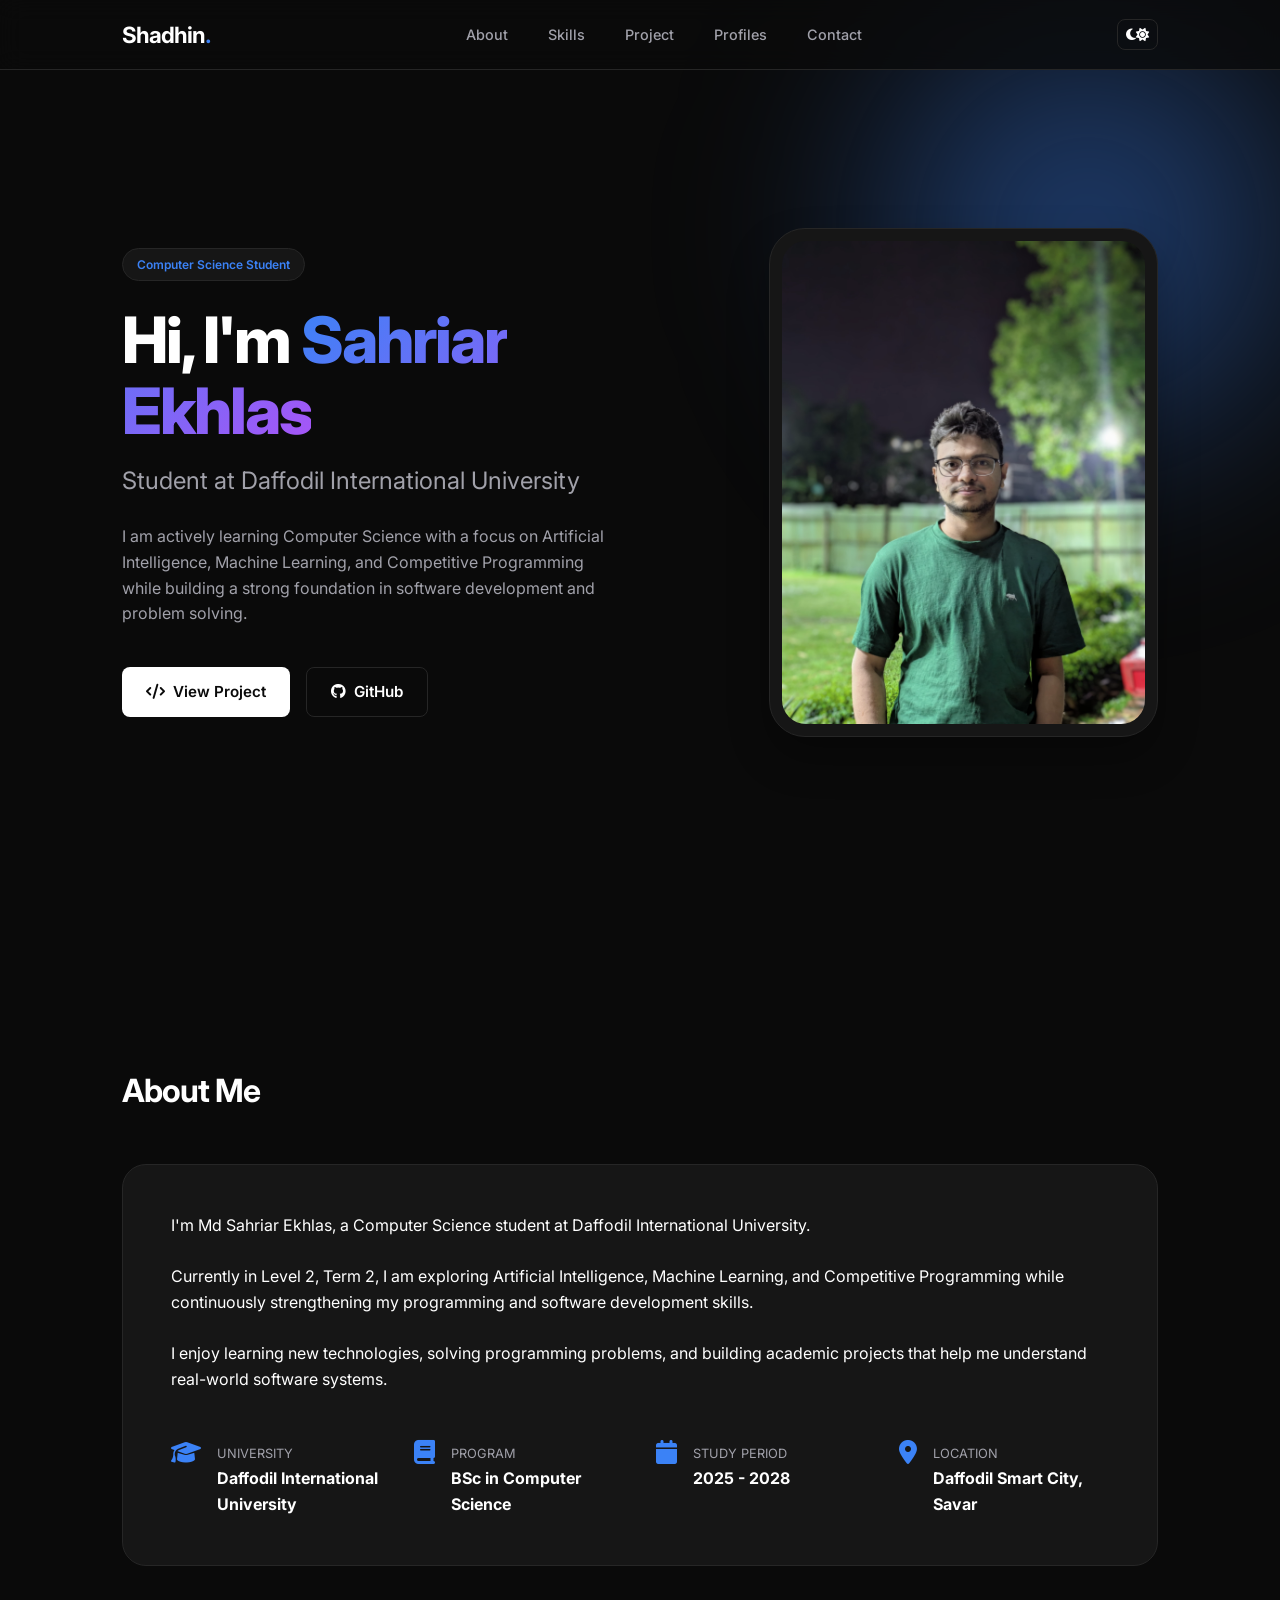
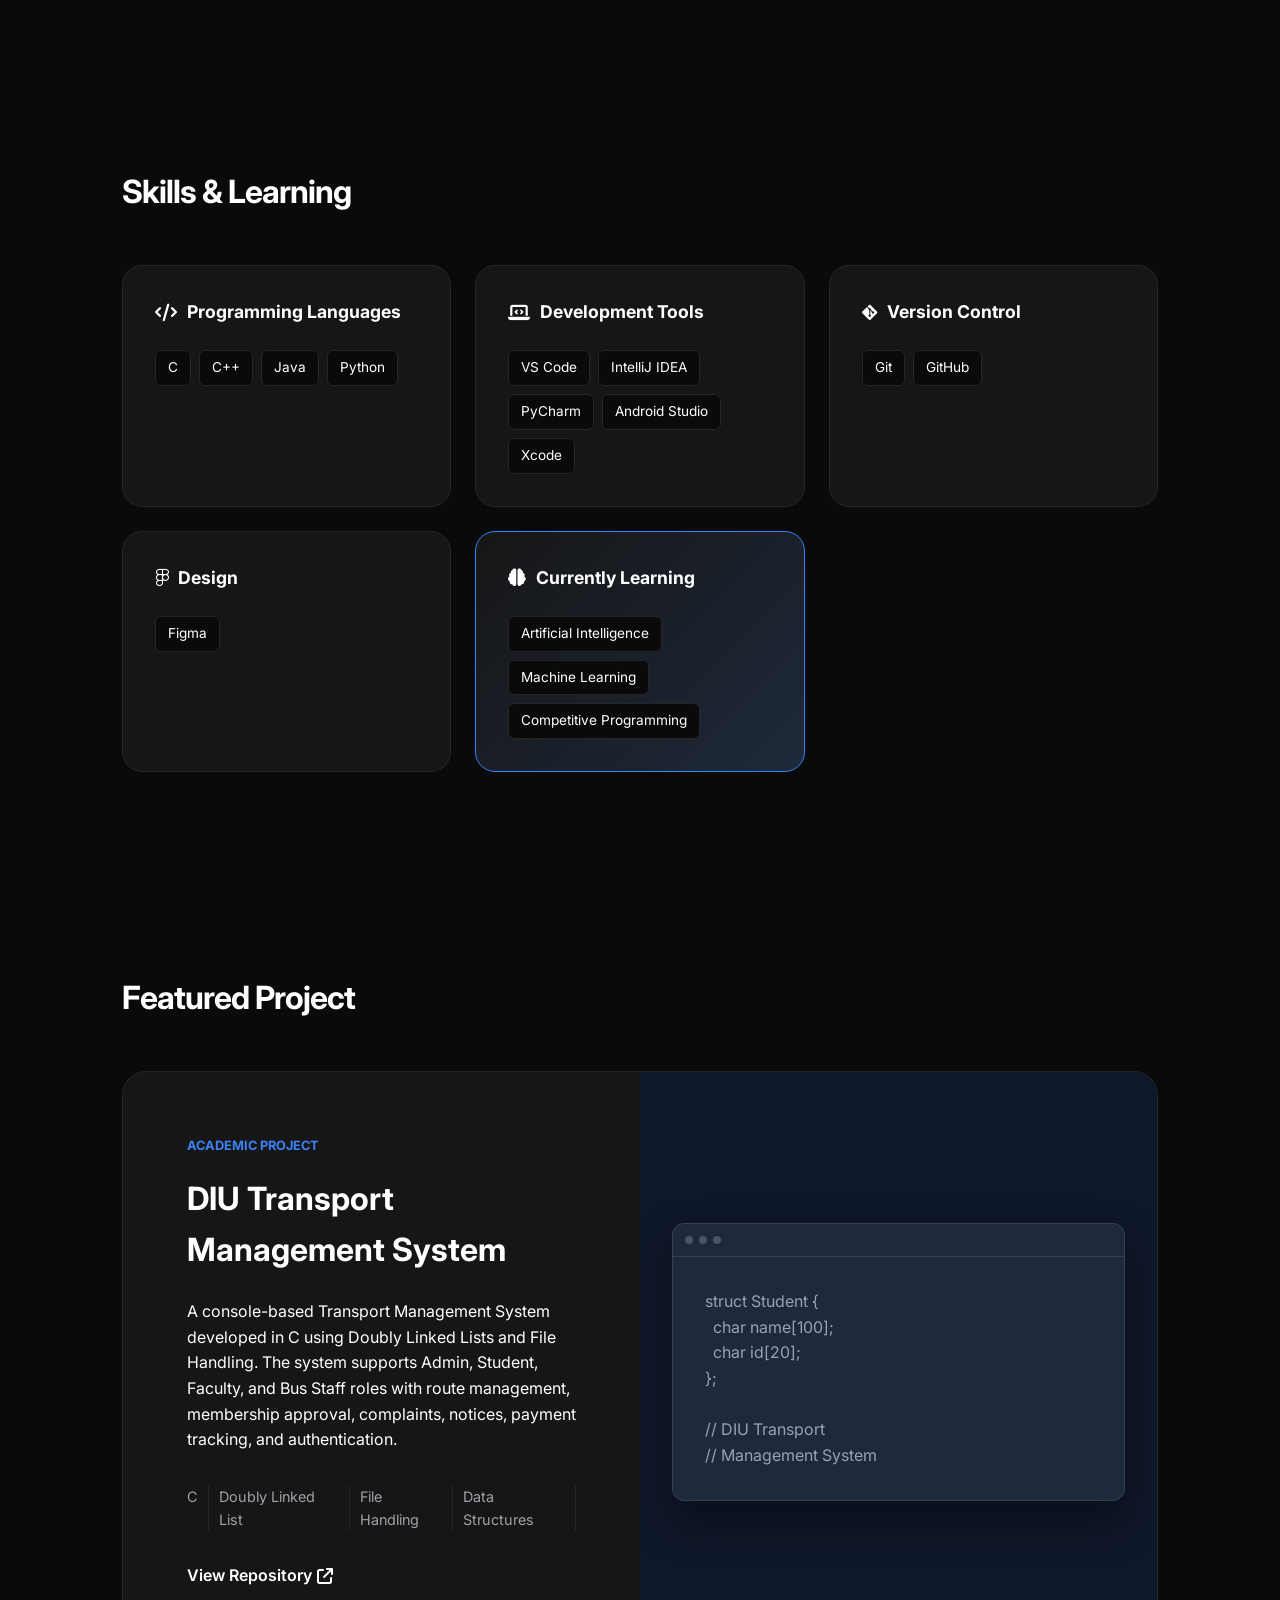
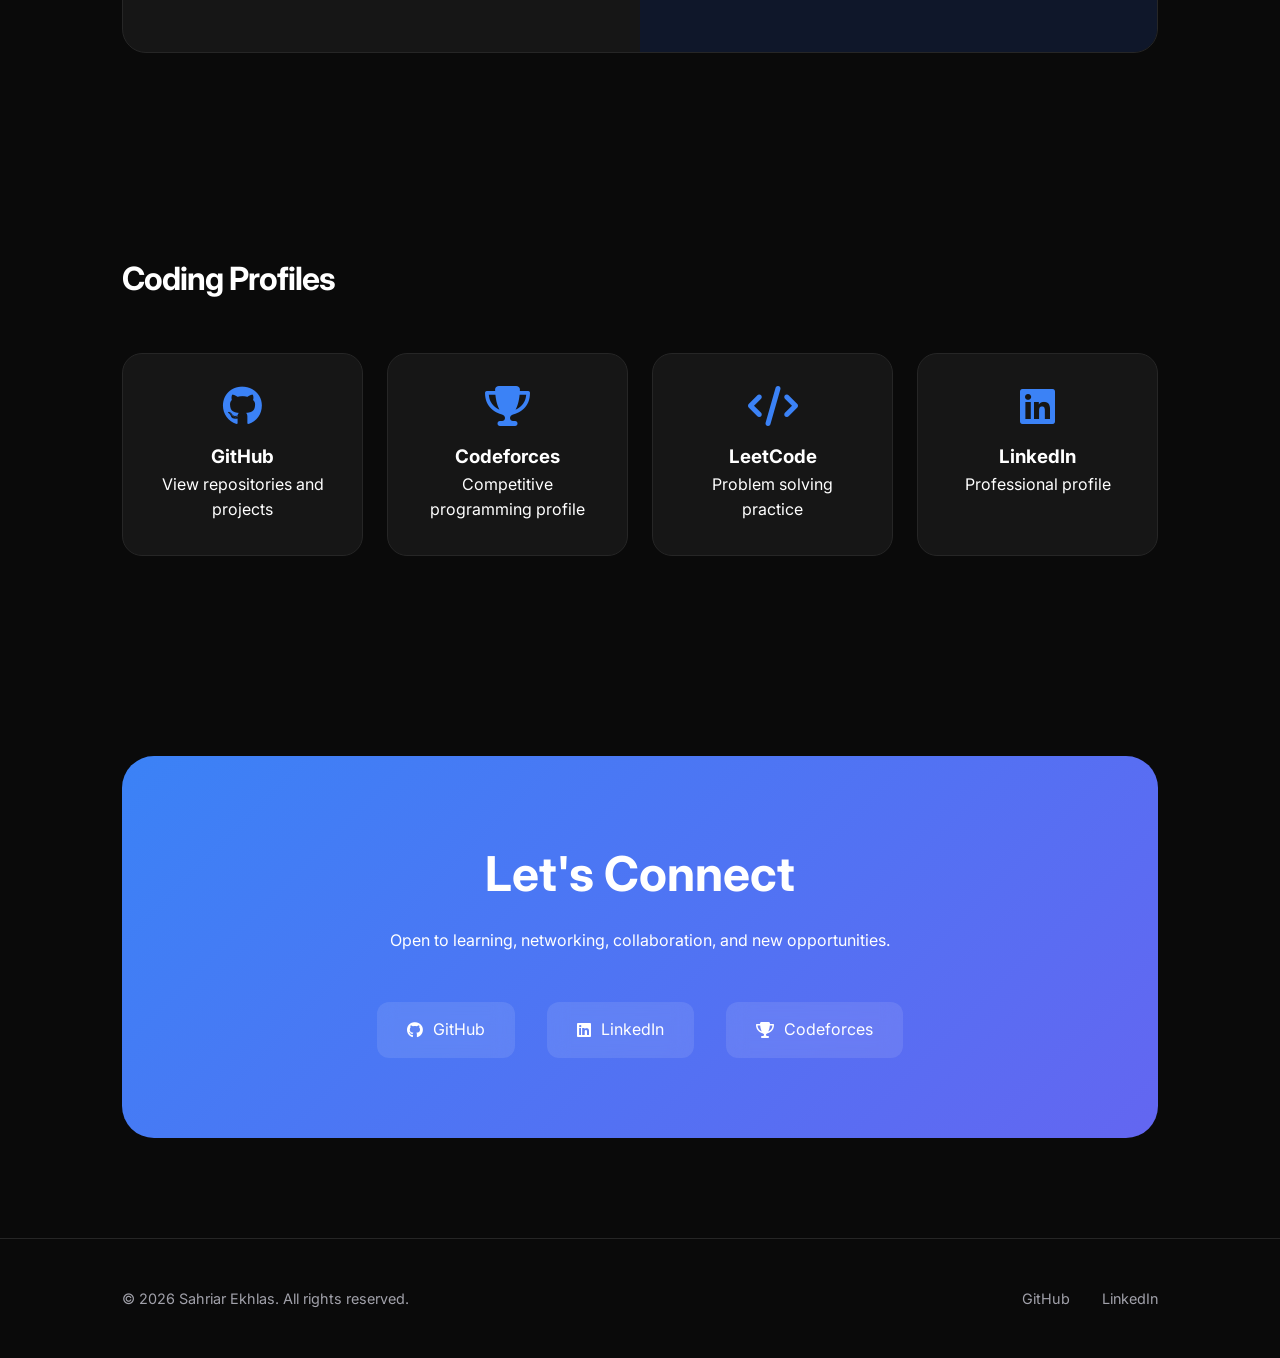
==== index.html @ 25f40039 "Add files via upload" ====
<!DOCTYPE html>
<html lang="en" data-theme="dark">
<head>
    <meta charset="UTF-8">
    <meta name="viewport" content="width=device-width, initial-scale=1.0">
    <title>Sahriar Ekhlas | Portfolio</title>
    <meta name="description" content="Personal portfolio of Sahriar Ekhlas, Computer Science student at Daffodil International University.">
    <link rel="stylesheet" href="style.css">
    <link href="https://fonts.googleapis.com/css2?family=Inter:wght@300;400;500;600;700;800;900&display=swap" rel="stylesheet">
    <link rel="stylesheet" href="https://cdnjs.cloudflare.com/ajax/libs/font-awesome/6.5.1/css/all.min.css">
</head>
<body>

    <!-- Background Glow -->
    <div class="glow-container">
        <div class="glow-sphere"></div>
    </div>

    <!-- Navbar -->
    <nav class="navbar">
        <div class="container nav-content">
            <a href="#home" class="logo">Shadhin<span>.</span></a>
            <ul class="nav-links">
                <li><a href="#about">About</a></li>
                <li><a href="#skills">Skills</a></li>
                <li><a href="#project">Project</a></li>
                <li><a href="#profiles">Profiles</a></li>
                <li><a href="#contact">Contact</a></li>
            </ul>
            <div class="nav-actions">
                <button id="theme-toggle">
                    <i class="fa-solid fa-moon theme-icon-dark"></i>
                    <i class="fa-solid fa-sun theme-icon-light"></i>
                </button>
                <div class="mobile-menu-btn">
                    <i class="fa-solid fa-bars"></i>
                </div>
            </div>
        </div>
    </nav>

    <!-- Hero -->
    <section class="section" id="home">
        <div class="container">
            <div class="hero-grid">

                <div class="hero-text reveal">
                    <div class="badge">Computer Science Student</div>
                    <h1>Hi, I'm <span class="gradient-text">Sahriar Ekhlas</span></h1>
                    <p class="subtitle">Student at Daffodil International University</p>
                    <p class="hero-description">
                        I am actively learning Computer Science with a focus on
                        Artificial Intelligence, Machine Learning, and Competitive
                        Programming while building a strong foundation in software
                        development and problem solving.
                    </p>
                    <div class="hero-btns">
                        <a href="#project" class="btn btn-primary">
                            <i class="fa-solid fa-code"></i> View Project
                        </a>
                        <a href="https://github.com/shadhinsahriar" target="_blank" class="btn btn-secondary">
                            <i class="fa-brands fa-github"></i> GitHub
                        </a>
                    </div>
                </div>

                <div class="hero-image-wrapper reveal">
                    <div class="image-border">
                        <img src="MyProfile.jpg.jpeg" alt="Sahriar Ekhlas" class="profile-img">
                    </div>
                </div>

            </div>
        </div>
    </section>

    <!-- About -->
    <section class="section" id="about">
        <div class="container">
            <div class="section-header reveal">
                <h2 class="section-title">About Me</h2>
            </div>
            <div class="about-card reveal">
                <p>I'm Md Sahriar Ekhlas, a Computer Science student at Daffodil International University.</p>
                <br>
                <p>Currently in Level 2, Term 2, I am exploring Artificial Intelligence, Machine Learning, and Competitive Programming while continuously strengthening my programming and software development skills.</p>
                <br>
                <p>I enjoy learning new technologies, solving programming problems, and building academic projects that help me understand real-world software systems.</p>
                <div class="info-grid">
                    <div class="info-item">
                        <i class="fa-solid fa-graduation-cap"></i>
                        <div><span>University</span><h4>Daffodil International University</h4></div>
                    </div>
                    <div class="info-item">
                        <i class="fa-solid fa-book"></i>
                        <div><span>Program</span><h4>BSc in Computer Science</h4></div>
                    </div>
                    <div class="info-item">
                        <i class="fa-solid fa-calendar"></i>
                        <div><span>Study Period</span><h4>2025 - 2028</h4></div>
                    </div>
                    <div class="info-item">
                        <i class="fa-solid fa-location-dot"></i>
                        <div><span>Location</span><h4>Daffodil Smart City, Savar</h4></div>
                    </div>
                </div>
            </div>
        </div>
    </section>

    <!-- Skills -->
    <section class="section" id="skills">
        <div class="container">
            <div class="section-header reveal">
                <h2 class="section-title">Skills & Learning</h2>
            </div>
            <div class="skills-grid">
                <div class="skill-category reveal">
                    <h3><i class="fa-solid fa-code"></i> Programming Languages</h3>
                    <div class="skill-tags">
                        <span>C</span><span>C++</span><span>Java</span><span>Python</span>
                    </div>
                </div>
                <div class="skill-category reveal">
                    <h3><i class="fa-solid fa-laptop-code"></i> Development Tools</h3>
                    <div class="skill-tags">
                        <span>VS Code</span><span>IntelliJ IDEA</span><span>PyCharm</span>
                        <span>Android Studio</span><span>Xcode</span>
                    </div>
                </div>
                <div class="skill-category reveal">
                    <h3><i class="fa-brands fa-git-alt"></i> Version Control</h3>
                    <div class="skill-tags"><span>Git</span><span>GitHub</span></div>
                </div>
                <div class="skill-category reveal">
                    <h3><i class="fa-brands fa-figma"></i> Design</h3>
                    <div class="skill-tags"><span>Figma</span></div>
                </div>
                <div class="skill-category highlight reveal">
                    <h3><i class="fa-solid fa-brain"></i> Currently Learning</h3>
                    <div class="skill-tags">
                        <span>Artificial Intelligence</span><span>Machine Learning</span>
                        <span>Competitive Programming</span>
                    </div>
                </div>
            </div>
        </div>
    </section>

    <!-- Project -->
    <section class="section" id="project">
        <div class="container">
            <div class="section-header reveal">
                <h2 class="section-title">Featured Project</h2>
            </div>
            <div class="project-featured reveal">
                <div class="project-content">
                    <div class="project-tag">Academic Project</div>
                    <h3>DIU Transport Management System</h3>
                    <p>A console-based Transport Management System developed in C using Doubly Linked Lists and File Handling. The system supports Admin, Student, Faculty, and Bus Staff roles with route management, membership approval, complaints, notices, payment tracking, and authentication.</p>
                    <div class="tech-stack">
                        <span>C</span><span>Doubly Linked List</span>
                        <span>File Handling</span><span>Data Structures</span>
                    </div>
                    <a href="https://github.com/shadhinsahriar/DIU-Transport-Management-System" target="_blank" class="project-link">
                        View Repository <i class="fa-solid fa-arrow-up-right-from-square"></i>
                    </a>
                </div>
                <div class="project-visual">
                    <div class="code-window">
                        <div class="window-dots"><span></span><span></span><span></span></div>
                        <div class="code-content">
                            <p>struct Student {</p>
                            <p>&nbsp;&nbsp;char name[100];</p>
                            <p>&nbsp;&nbsp;char id[20];</p>
                            <p>};</p>
                            <br>
                            <p>// DIU Transport</p>
                            <p>// Management System</p>
                        </div>
                    </div>
                </div>
            </div>
        </div>
    </section>

    <!-- Profiles -->
    <section class="section" id="profiles">
        <div class="container">
            <div class="section-header reveal">
                <h2 class="section-title">Coding Profiles</h2>
            </div>
            <div class="profiles-grid">
                <a href="https://github.com/shadhinsahriar" target="_blank" class="profile-card reveal">
                    <i class="fa-brands fa-github"></i>
                    <h3>GitHub</h3>
                    <p>View repositories and projects</p>
                </a>
                <a href="https://codeforces.com/profile/shadhinsahriar" target="_blank" class="profile-card reveal">
                    <i class="fa-solid fa-trophy"></i>
                    <h3>Codeforces</h3>
                    <p>Competitive programming profile</p>
                </a>
                <a href="https://leetcode.com/u/shadhinsahriar/" target="_blank" class="profile-card reveal">
                    <i class="fa-solid fa-code"></i>
                    <h3>LeetCode</h3>
                    <p>Problem solving practice</p>
                </a>
                <a href="https://www.linkedin.com/in/shadhinsahriar/" target="_blank" class="profile-card reveal">
                    <i class="fa-brands fa-linkedin"></i>
                    <h3>LinkedIn</h3>
                    <p>Professional profile</p>
                </a>
            </div>
        </div>
    </section>

    <!-- Contact -->
    <section class="section" id="contact">
        <div class="container">
            <div class="contact-card reveal">
                <h2>Let's Connect</h2>
                <p>Open to learning, networking, collaboration, and new opportunities.</p>
                <div class="contact-methods">
                    <a href="https://github.com/shadhinsahriar" target="_blank" class="contact-item">
                        <i class="fa-brands fa-github"></i> GitHub
                    </a>
                    <a href="https://www.linkedin.com/in/shadhinsahriar/" target="_blank" class="contact-item">
                        <i class="fa-brands fa-linkedin"></i> LinkedIn
                    </a>
                    <a href="https://codeforces.com/profile/shadhinsahriar" target="_blank" class="contact-item">
                        <i class="fa-solid fa-trophy"></i> Codeforces
                    </a>
                </div>
            </div>
        </div>
    </section>

    <!-- Footer -->
    <footer class="footer">
        <div class="container">
            <div class="footer-content">
                <p>© 2026 Sahriar Ekhlas. All rights reserved.</p>
                <div class="footer-links">
                    <a href="https://github.com/shadhinsahriar" target="_blank">GitHub</a>
                    <a href="https://www.linkedin.com/in/shadhinsahriar/" target="_blank">LinkedIn</a>
                </div>
            </div>
        </div>
    </footer>

    <script src="script.js"></script>
</body>
</html>
---- style.css ----
/* --- Variables & Reset --- */
:root {
    --bg-color: #0a0a0a;
    --surface-color: #161616;
    --border-color: #262626;
    --text-primary: #ffffff;
    --text-secondary: #a1a1aa;
    --accent-color: #3b82f6;
    --accent-glow: rgba(59, 130, 246, 0.5);
    --nav-blur: rgba(10, 10, 10, 0.8);
    --transition: all 0.4s cubic-bezier(0.16, 1, 0.3, 1);
}

[data-theme="light"] {
    --bg-color: #ffffff;
    --surface-color: #f4f4f5;
    --border-color: #e4e4e7;
    --text-primary: #09090b;
    --text-secondary: #52525b;
    --accent-color: #2563eb;
    --accent-glow: rgba(37, 99, 235, 0.2);
    --nav-blur: rgba(255, 255, 255, 0.8);
}

* {
    margin: 0;
    padding: 0;
    box-sizing: border-box;
    font-family: 'Inter', sans-serif;
}

html { scroll-behavior: smooth; }

body {
    background-color: var(--bg-color);
    color: var(--text-primary);
    line-height: 1.6;
    overflow-x: hidden;
    transition: background-color 0.3s ease;
}

.container {
    max-width: 1100px;
    margin: 0 auto;
    padding: 0 2rem;
}

/* --- Layout Utils --- */
.section { padding: 100px 0; }

.gradient-text {
    background: linear-gradient(135deg, var(--accent-color), #a855f7);
    -webkit-background-clip: text;
    -webkit-text-fill-color: transparent;
}

/* --- Glow Background --- */
.glow-container {
    position: fixed;
    top: 0; left: 0;
    width: 100%; height: 100%;
    z-index: -1;
    overflow: hidden;
    pointer-events: none;
}

.glow-sphere {
    position: absolute;
    top: -10%; right: -10%;
    width: 50vw; height: 50vw;
    background: radial-gradient(circle, var(--accent-glow) 0%, transparent 70%);
    filter: blur(80px);
}

/* --- Navbar --- */
.navbar {
    position: fixed;
    top: 0; width: 100%;
    z-index: 1000;
    border-bottom: 1px solid var(--border-color);
    backdrop-filter: blur(12px);
    background: var(--nav-blur);
    height: 70px;
    display: flex;
    align-items: center;
}

.nav-content {
    display: flex;
    justify-content: space-between;
    align-items: center;
    width: 100%;
}

.logo {
    font-size: 1.4rem;
    font-weight: 700;
    text-decoration: none;
    color: var(--text-primary);
    letter-spacing: -1px;
}
.logo span { color: var(--accent-color); }

.nav-links {
    display: flex;
    list-style: none;
    gap: 2.5rem;
}

.nav-links a {
    text-decoration: none;
    color: var(--text-secondary);
    font-size: 0.9rem;
    font-weight: 500;
    transition: var(--transition);
}
.nav-links a:hover { color: var(--text-primary); }

.nav-actions {
    display: flex;
    align-items: center;
    gap: 1rem;
}

#theme-toggle {
    background: none;
    border: 1px solid var(--border-color);
    color: var(--text-primary);
    padding: 8px;
    border-radius: 8px;
    cursor: pointer;
    display: flex;
    align-items: center;
    justify-content: center;
    transition: transform 0.4s ease;
}

.theme-icon-light { display: none; }
[data-theme="light"] .theme-icon-dark { display: none; }
[data-theme="light"] .theme-icon-light { display: block; }

.mobile-menu-btn { display: none; font-size: 1.5rem; cursor: pointer; }

/* --- Hero Section --- */
.hero-grid {
    display: grid;
    grid-template-columns: 1.2fr 0.8fr;
    gap: 4rem;
    align-items: center;
    min-height: 85vh;
}

.badge {
    display: inline-block;
    padding: 6px 14px;
    background: var(--surface-color);
    border: 1px solid var(--border-color);
    border-radius: 20px;
    font-size: 0.75rem;
    font-weight: 600;
    color: var(--accent-color);
    margin-bottom: 1.5rem;
}

.hero-text h1 {
    font-size: 4rem;
    line-height: 1.1;
    margin-bottom: 1rem;
    font-weight: 800;
    letter-spacing: -2px;
}

.subtitle {
    font-size: 1.5rem;
    color: var(--text-secondary);
    margin-bottom: 1.5rem;
}

.hero-description {
    color: var(--text-secondary);
    max-width: 500px;
    margin-bottom: 2.5rem;
}

.hero-btns {
    display: flex;
    gap: 1rem;
}

.btn {
    padding: 12px 24px;
    border-radius: 8px;
    text-decoration: none;
    font-weight: 600;
    font-size: 0.95rem;
    transition: var(--transition);
    display: inline-flex;
    align-items: center;
    gap: 8px;
}

.btn-primary { background: var(--text-primary); color: var(--bg-color); }
.btn-primary:hover { transform: translateY(-2px); opacity: 0.9; }

.btn-secondary { border: 1px solid var(--border-color); color: var(--text-primary); }
.btn-secondary:hover { background: var(--surface-color); }

.profile-img {
    width: 100%;
    border-radius: 24px;
    filter: grayscale(20%);
    display: block;
}

.image-border {
    padding: 12px;
    background: var(--surface-color);
    border: 1px solid var(--border-color);
    border-radius: 36px;
    box-shadow: 0 20px 40px rgba(0,0,0,0.3);
}

/* --- Cards & Content --- */
.section-header { margin-bottom: 3rem; }

.section-title {
    font-size: 2rem;
    font-weight: 700;
    letter-spacing: -1px;
}

.about-card {
    background: var(--surface-color);
    border: 1px solid var(--border-color);
    padding: 3rem;
    border-radius: 24px;
}

.info-grid {
    display: grid;
    grid-template-columns: repeat(auto-fit, minmax(200px, 1fr));
    gap: 2rem;
    margin-top: 3rem;
}

.info-item { display: flex; gap: 1rem; }
.info-item i { font-size: 1.5rem; color: var(--accent-color); }
.info-item span { font-size: 0.8rem; color: var(--text-secondary); text-transform: uppercase; }

/* --- Skills --- */
.skills-grid {
    display: grid;
    grid-template-columns: repeat(auto-fit, minmax(250px, 1fr));
    gap: 1.5rem;
}

.skill-category {
    background: var(--surface-color);
    border: 1px solid var(--border-color);
    padding: 2rem;
    border-radius: 20px;
    transition: var(--transition);
}

.skill-category:hover {
    border-color: var(--accent-color);
    transform: translateY(-5px);
}

.skill-category h3 {
    font-size: 1.1rem;
    margin-bottom: 1.5rem;
    display: flex;
    align-items: center;
    gap: 10px;
}

.skill-tags { display: flex; flex-wrap: wrap; gap: 8px; }

.skill-tags span {
    padding: 6px 12px;
    background: var(--bg-color);
    border: 1px solid var(--border-color);
    border-radius: 6px;
    font-size: 0.85rem;
}

.highlight {
    background: linear-gradient(135deg, var(--surface-color), #1e293b);
    border-color: var(--accent-color);
}

/* --- Project --- */
.project-featured {
    display: grid;
    grid-template-columns: 1fr 1fr;
    background: var(--surface-color);
    border: 1px solid var(--border-color);
    border-radius: 24px;
    overflow: hidden;
}

.project-content { padding: 4rem; }

.project-tag {
    color: var(--accent-color);
    font-size: 0.8rem;
    font-weight: 700;
    text-transform: uppercase;
    margin-bottom: 1rem;
}

.project-content h3 { font-size: 2rem; margin-bottom: 1.5rem; }

.tech-stack { display: flex; gap: 10px; margin: 2rem 0; }
.tech-stack span {
    color: var(--text-secondary);
    font-size: 0.9rem;
    border-right: 1px solid var(--border-color);
    padding-right: 10px;
}

.project-link {
    text-decoration: none;
    color: var(--text-primary);
    font-weight: 600;
    display: flex;
    align-items: center;
    gap: 5px;
}

.project-visual {
    background: #0f172a;
    display: flex;
    align-items: center;
    justify-content: center;
    padding: 2rem;
}

.code-window {
    background: #1e293b;
    width: 100%;
    border-radius: 12px;
    border: 1px solid #334155;
    box-shadow: 0 20px 40px rgba(0,0,0,0.4);
}

.window-dots {
    padding: 12px;
    display: flex;
    gap: 6px;
    border-bottom: 1px solid #334155;
}

.window-dots span { width: 8px; height: 8px; border-radius: 50%; background: #475569; }

.code-content {
    padding: 2rem;
    font-family: 'Courier New', Courier, monospace;
    color: #94a3b8;
}

/* --- Profiles --- */
.profiles-grid {
    display: grid;
    grid-template-columns: repeat(auto-fit, minmax(200px, 1fr));
    gap: 1.5rem;
}

.profile-card {
    background: var(--surface-color);
    border: 1px solid var(--border-color);
    padding: 2rem;
    border-radius: 20px;
    text-decoration: none;
    color: var(--text-primary);
    text-align: center;
    transition: var(--transition);
}

.profile-card i { font-size: 2.5rem; margin-bottom: 1rem; color: var(--accent-color); }
.profile-card:hover { background: var(--bg-color); border-color: var(--accent-color); }

/* --- Contact --- */
.contact-card {
    background: linear-gradient(135deg, var(--accent-color), #6366f1);
    padding: 5rem;
    border-radius: 32px;
    text-align: center;
    color: white;
}

.contact-card h2 { font-size: 3rem; margin-bottom: 1rem; }

.contact-methods {
    display: flex;
    justify-content: center;
    gap: 2rem;
    margin-top: 3rem;
}

.contact-item {
    background: rgba(255,255,255,0.1);
    padding: 15px 30px;
    border-radius: 12px;
    color: white;
    text-decoration: none;
    display: flex;
    align-items: center;
    gap: 10px;
    backdrop-filter: blur(10px);
    transition: var(--transition);
}

.contact-item:hover { background: rgba(255,255,255,0.2); }

/* --- Footer --- */
.footer {
    padding: 3rem 0;
    border-top: 1px solid var(--border-color);
}

.footer-content {
    display: flex;
    justify-content: space-between;
    color: var(--text-secondary);
    font-size: 0.9rem;
}

.footer-links { display: flex; gap: 2rem; }
.footer-links a { color: var(--text-secondary); text-decoration: none; }

/* --- Reveal Animation --- */
.reveal {
    opacity: 0;
    transform: translateY(30px);
    transition: all 0.8s ease-out;
}

.reveal.active {
    opacity: 1;
    transform: translateY(0);
}

/* --- Responsive --- */
@media (max-width: 968px) {
    .hero-grid { grid-template-columns: 1fr; text-align: center; }
    .hero-text h1 { font-size: 3rem; }
    .hero-btns { justify-content: center; }
    .hero-image-wrapper { order: -1; max-width: 400px; margin: 0 auto; }
    .project-featured { grid-template-columns: 1fr; }
    .nav-links { display: none; }
    .mobile-menu-btn { display: block; }
}
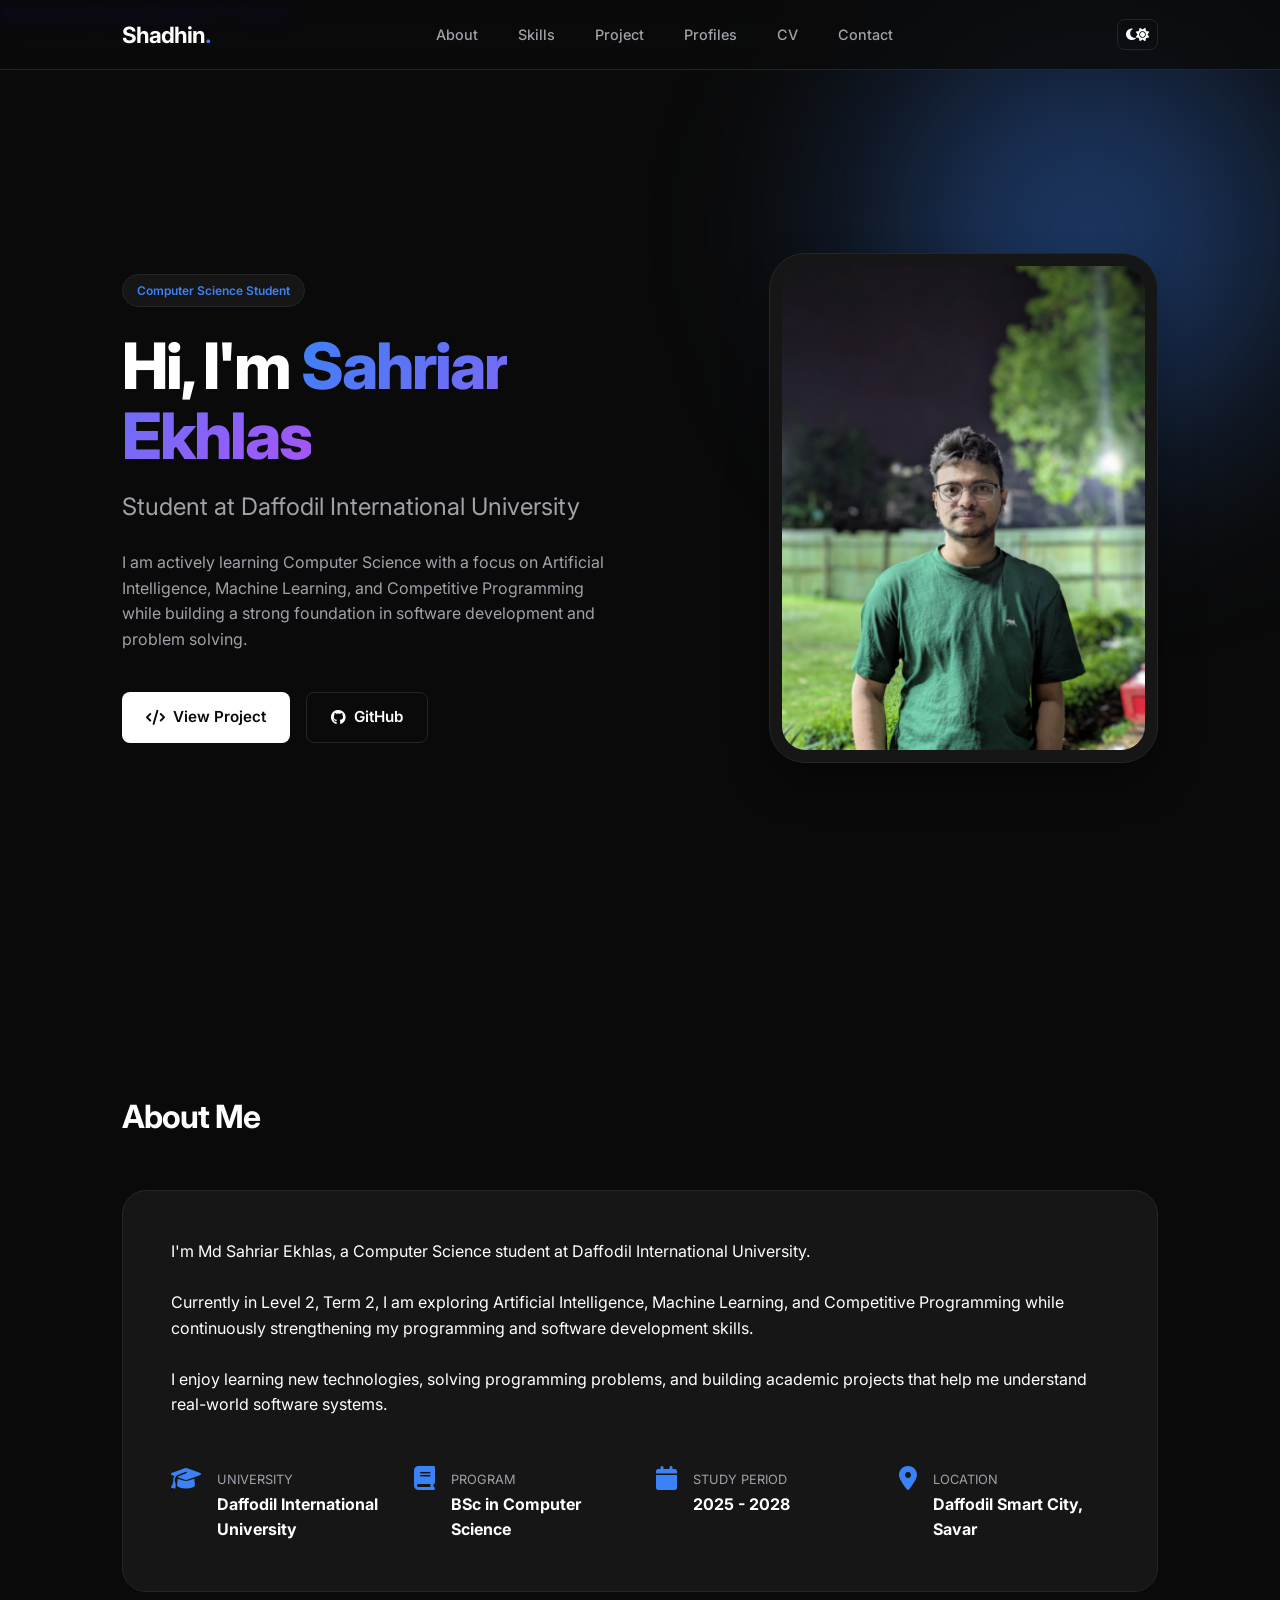
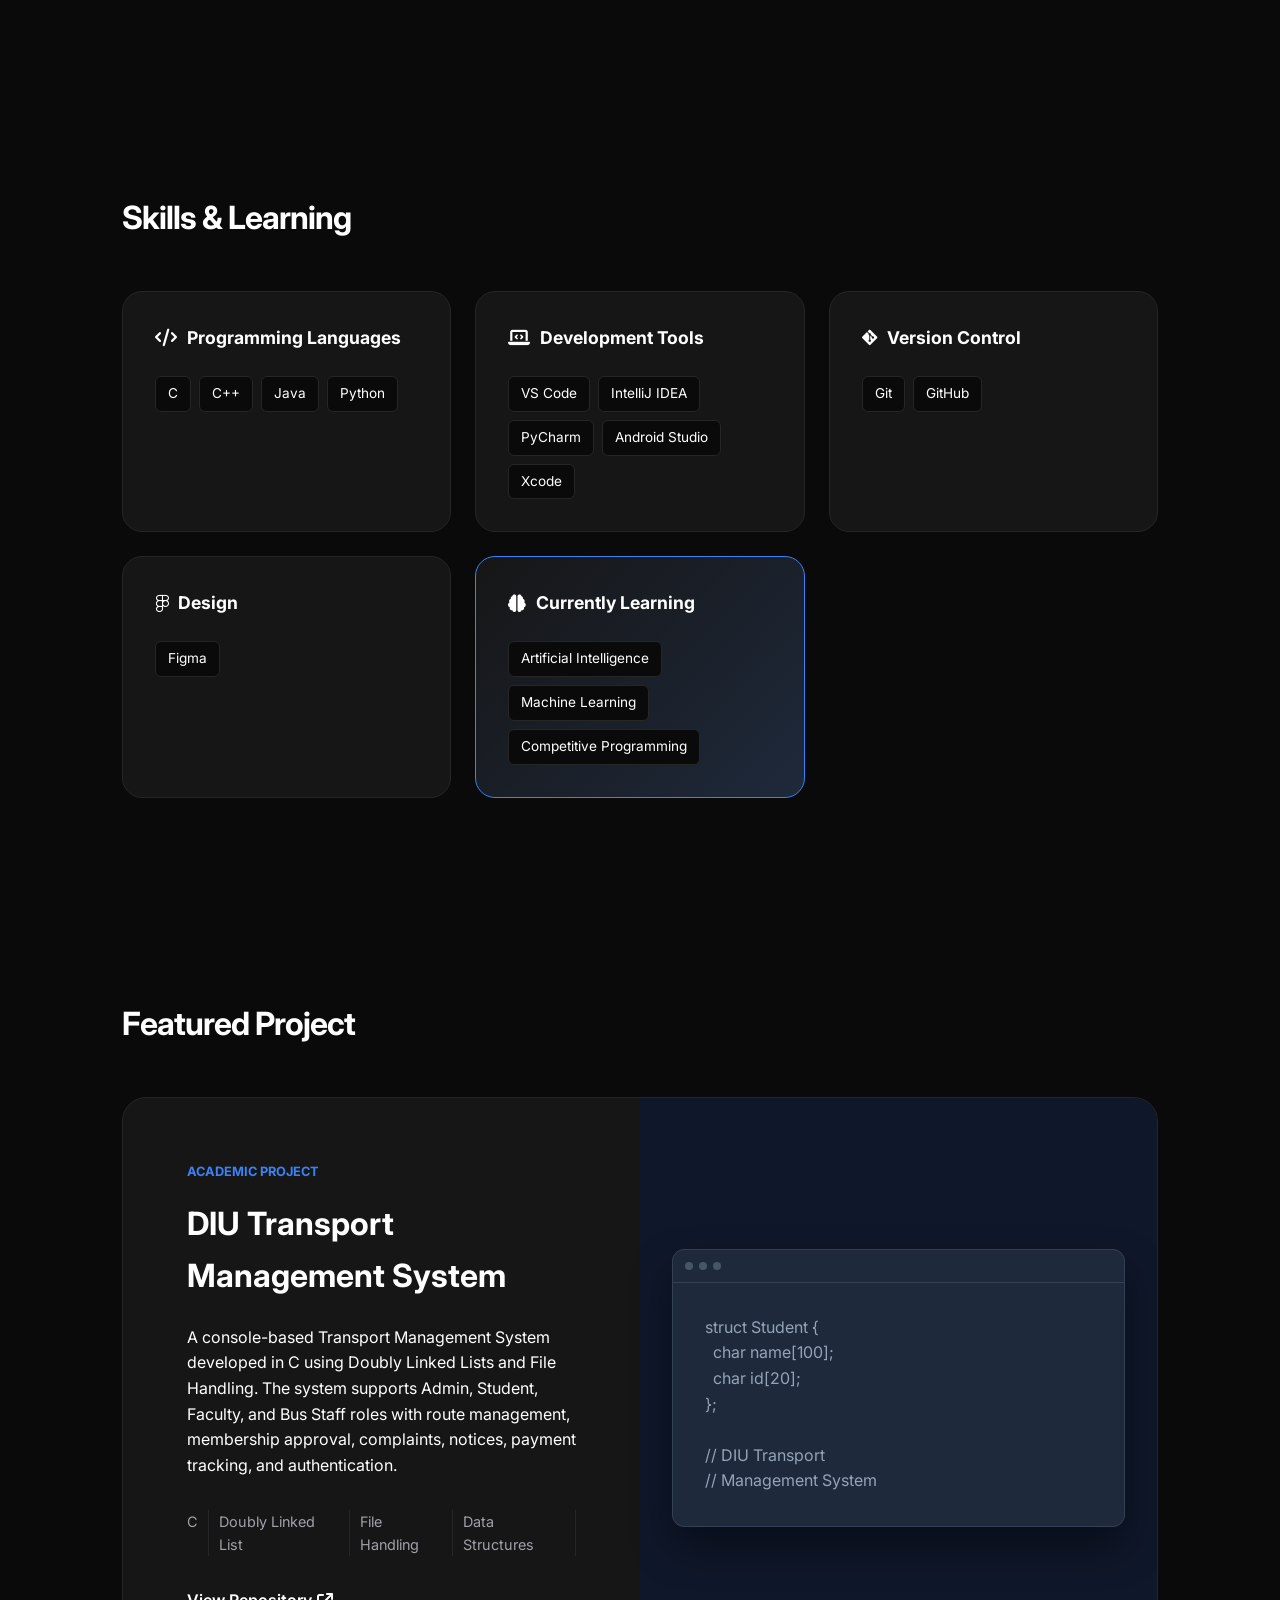
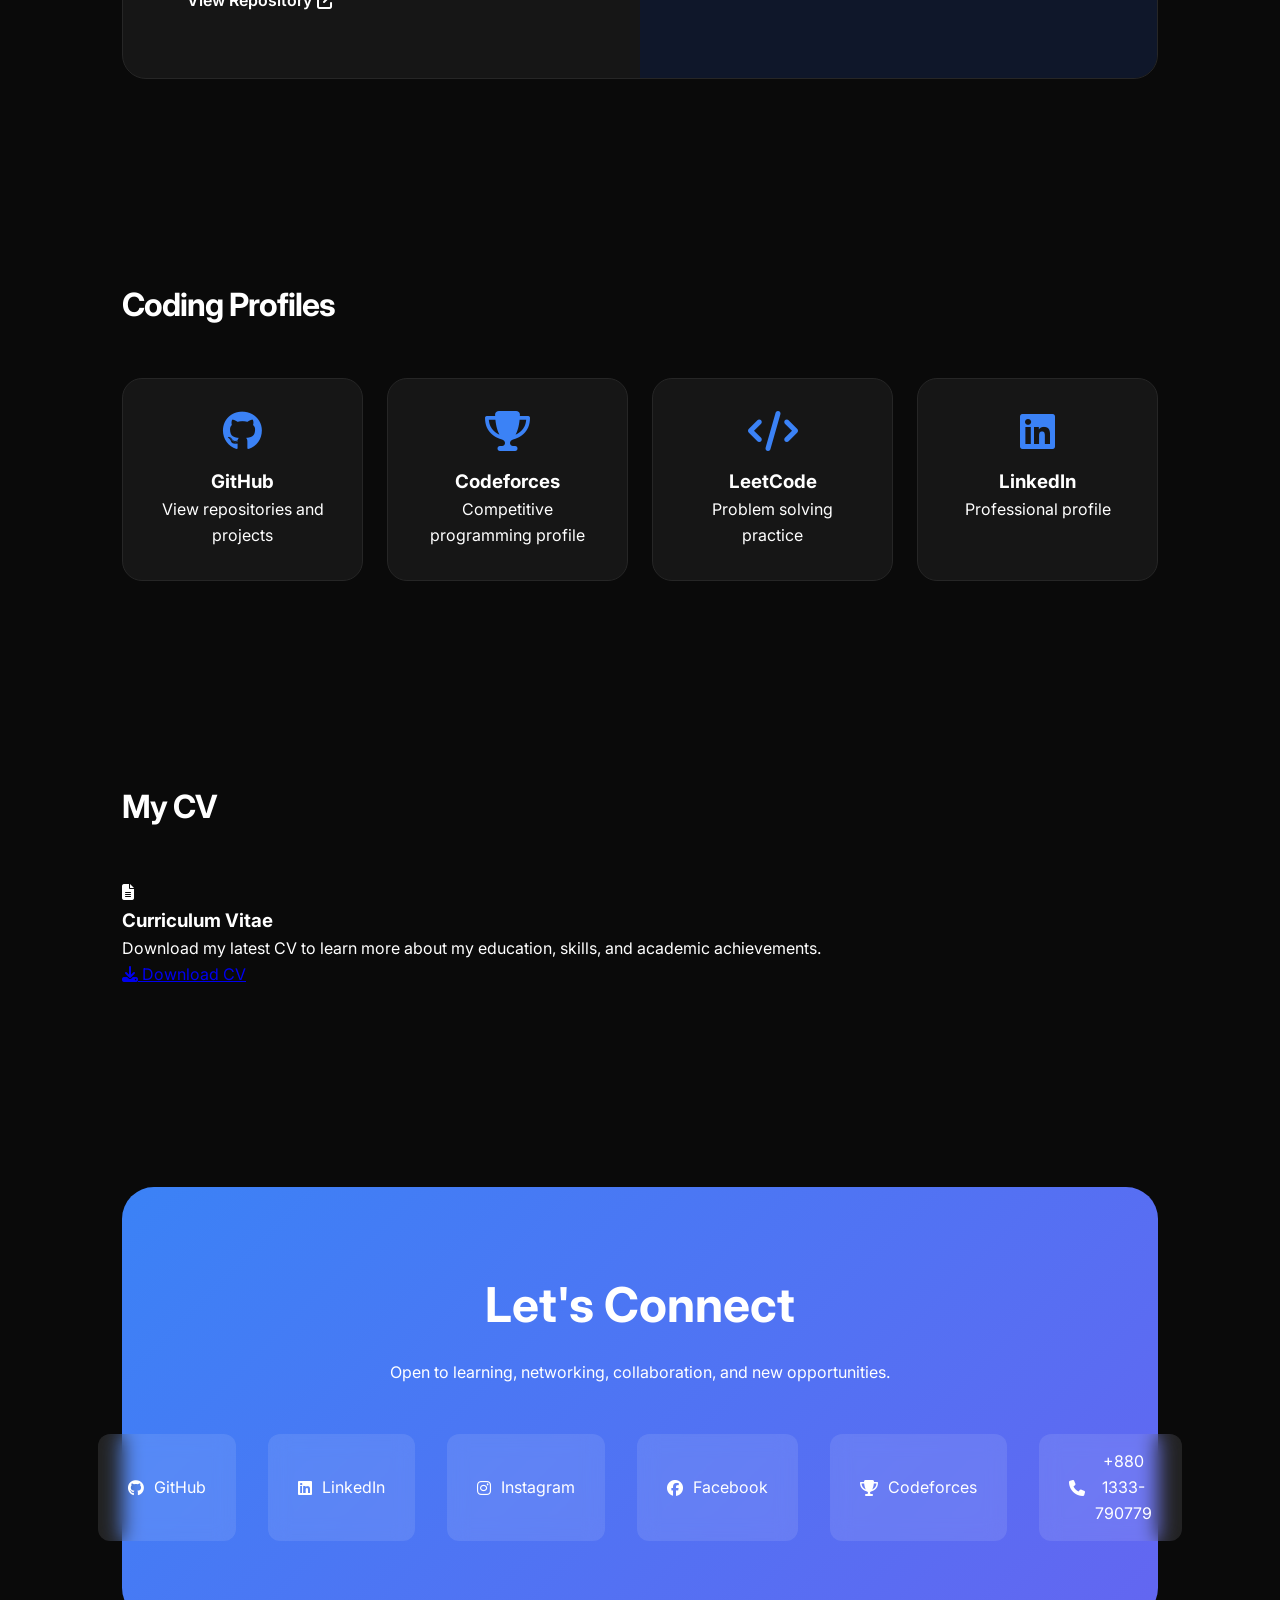
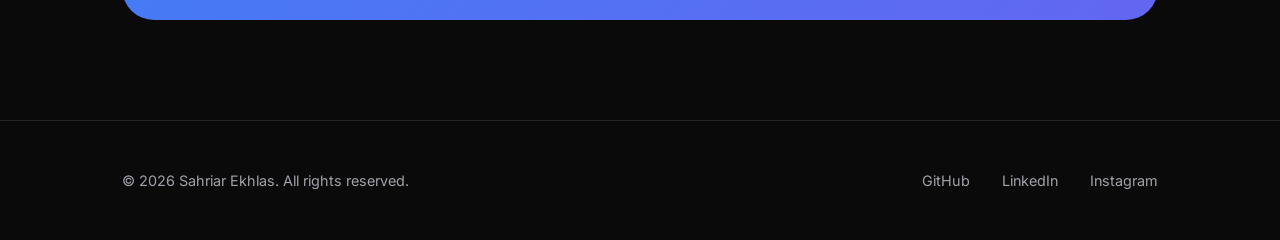
==== commit 71241ecf: "Enhance index.html with mobile nav and CV section Added mobile navigation links and CV section to th" ====
--- a/index.html
+++ b/index.html
@@ -2,7 +2,7 @@
 <html lang="en" data-theme="dark">
 <head>
     <meta charset="UTF-8">
-    <meta name="viewport" content="width=device-width, initial-scale=1.0">
+    <meta name="viewport" content="width=device-width, initial-scale=1.0, maximum-scale=1.0">
     <title>Sahriar Ekhlas | Portfolio</title>
     <meta name="description" content="Personal portfolio of Sahriar Ekhlas, Computer Science student at Daffodil International University.">
     <link rel="stylesheet" href="style.css">
@@ -25,19 +25,30 @@
                 <li><a href="#skills">Skills</a></li>
                 <li><a href="#project">Project</a></li>
                 <li><a href="#profiles">Profiles</a></li>
+                <li><a href="#cv">CV</a></li>
                 <li><a href="#contact">Contact</a></li>
             </ul>
             <div class="nav-actions">
-                <button id="theme-toggle">
+                <button id="theme-toggle" aria-label="Toggle theme">
                     <i class="fa-solid fa-moon theme-icon-dark"></i>
                     <i class="fa-solid fa-sun theme-icon-light"></i>
                 </button>
-                <div class="mobile-menu-btn">
+                <div class="mobile-menu-btn" id="mobile-menu-btn" aria-label="Open menu">
                     <i class="fa-solid fa-bars"></i>
                 </div>
             </div>
         </div>
     </nav>
+
+    <!-- Mobile Nav -->
+    <div class="mobile-nav" id="mobile-nav">
+        <a href="#about" class="mobile-nav-link">About</a>
+        <a href="#skills" class="mobile-nav-link">Skills</a>
+        <a href="#project" class="mobile-nav-link">Project</a>
+        <a href="#profiles" class="mobile-nav-link">Profiles</a>
+        <a href="#cv" class="mobile-nav-link">CV</a>
+        <a href="#contact" class="mobile-nav-link">Contact</a>
+    </div>
 
     <!-- Hero -->
     <section class="section" id="home">
@@ -215,6 +226,30 @@
         </div>
     </section>
 
+    <!-- CV -->
+    <section class="section" id="cv">
+        <div class="container">
+            <div class="section-header reveal">
+                <h2 class="section-title">My CV</h2>
+            </div>
+            <div class="cv-card reveal">
+                <div class="cv-info">
+                    <div class="cv-icon">
+                        <i class="fa-solid fa-file-lines"></i>
+                    </div>
+                    <div>
+                        <h3>Curriculum Vitae</h3>
+                        <p>Download my latest CV to learn more about my education, skills, and academic achievements.</p>
+                    </div>
+                </div>
+                <!-- Replace href with your actual CV file path, e.g., href="cv/Sahriar_Ekhlas_CV.pdf" -->
+                <a href="Sahriar_Ekhlas_CV.pdf" download class="btn-cv">
+                    <i class="fa-solid fa-download"></i> Download CV
+                </a>
+            </div>
+        </div>
+    </section>
+
     <!-- Contact -->
     <section class="section" id="contact">
         <div class="container">
@@ -228,8 +263,17 @@
                     <a href="https://www.linkedin.com/in/shadhinsahriar/" target="_blank" class="contact-item">
                         <i class="fa-brands fa-linkedin"></i> LinkedIn
                     </a>
+                    <a href="https://www.instagram.com/shadhinsahriar" target="_blank" class="contact-item">
+                        <i class="fa-brands fa-instagram"></i> Instagram
+                    </a>
+                    <a href="https://www.facebook.com/shadhinsahriar" target="_blank" class="contact-item">
+                        <i class="fa-brands fa-facebook"></i> Facebook
+                    </a>
                     <a href="https://codeforces.com/profile/shadhinsahriar" target="_blank" class="contact-item">
                         <i class="fa-solid fa-trophy"></i> Codeforces
+                    </a>
+                    <a href="tel:+8801333790779" class="contact-item">
+                        <i class="fa-solid fa-phone"></i> +880 1333-790779
                     </a>
                 </div>
             </div>
@@ -244,6 +288,7 @@
                 <div class="footer-links">
                     <a href="https://github.com/shadhinsahriar" target="_blank">GitHub</a>
                     <a href="https://www.linkedin.com/in/shadhinsahriar/" target="_blank">LinkedIn</a>
+                    <a href="https://www.instagram.com/shadhinsahriar" target="_blank">Instagram</a>
                 </div>
             </div>
         </div>
@@ -251,4 +296,4 @@
 
     <script src="script.js"></script>
 </body>
-</html>+</html>
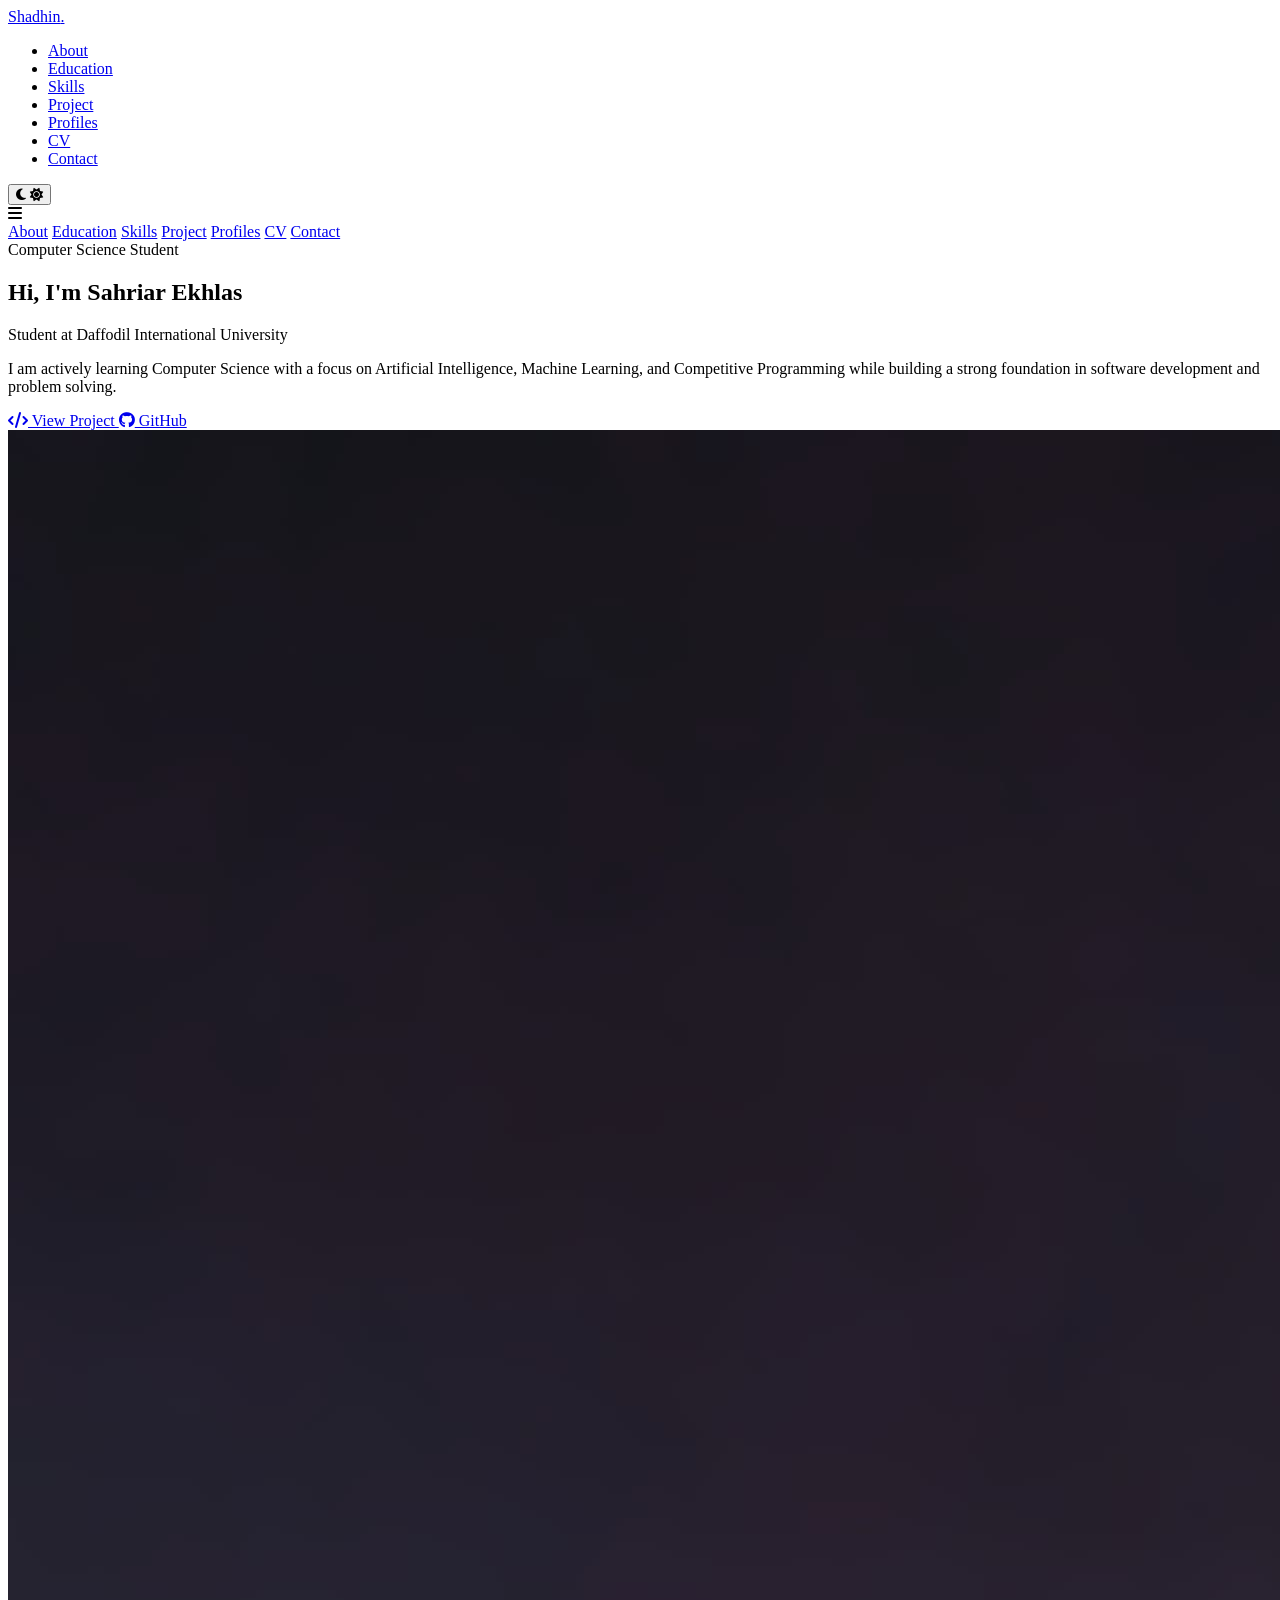
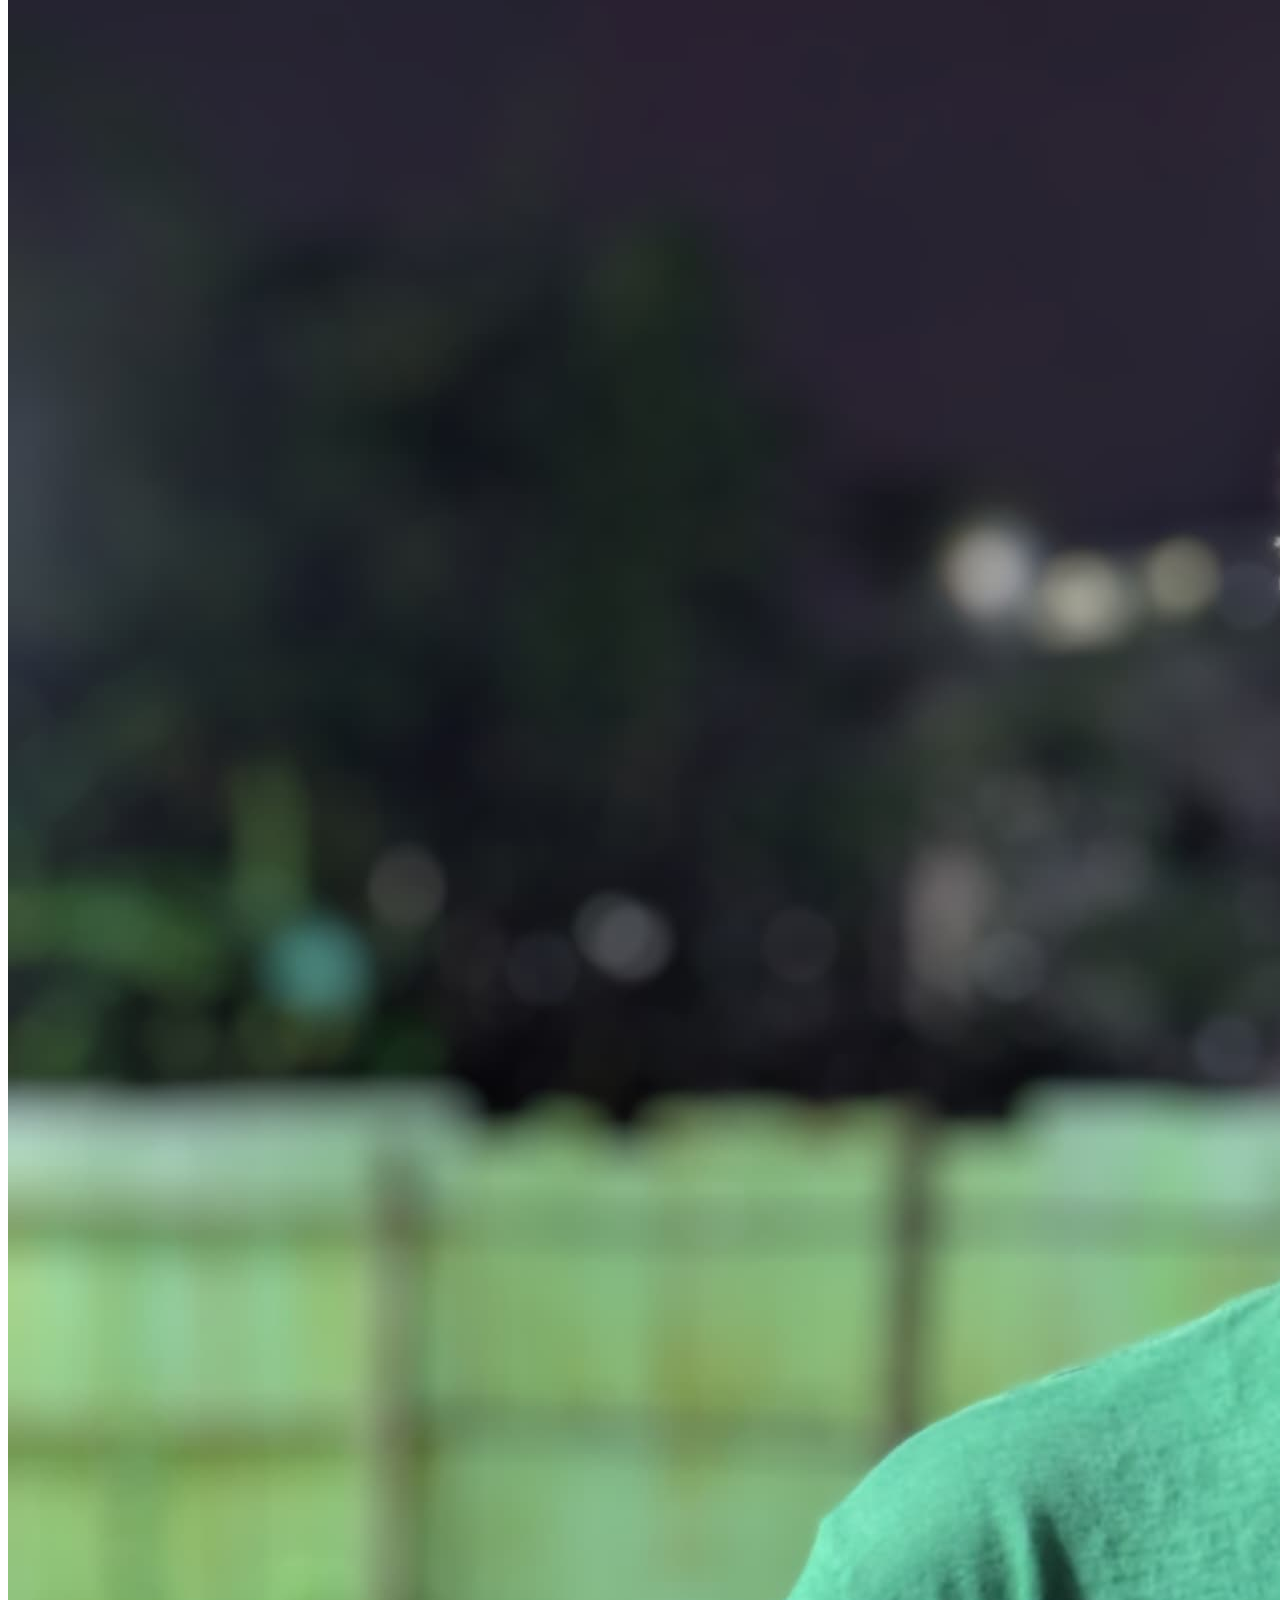
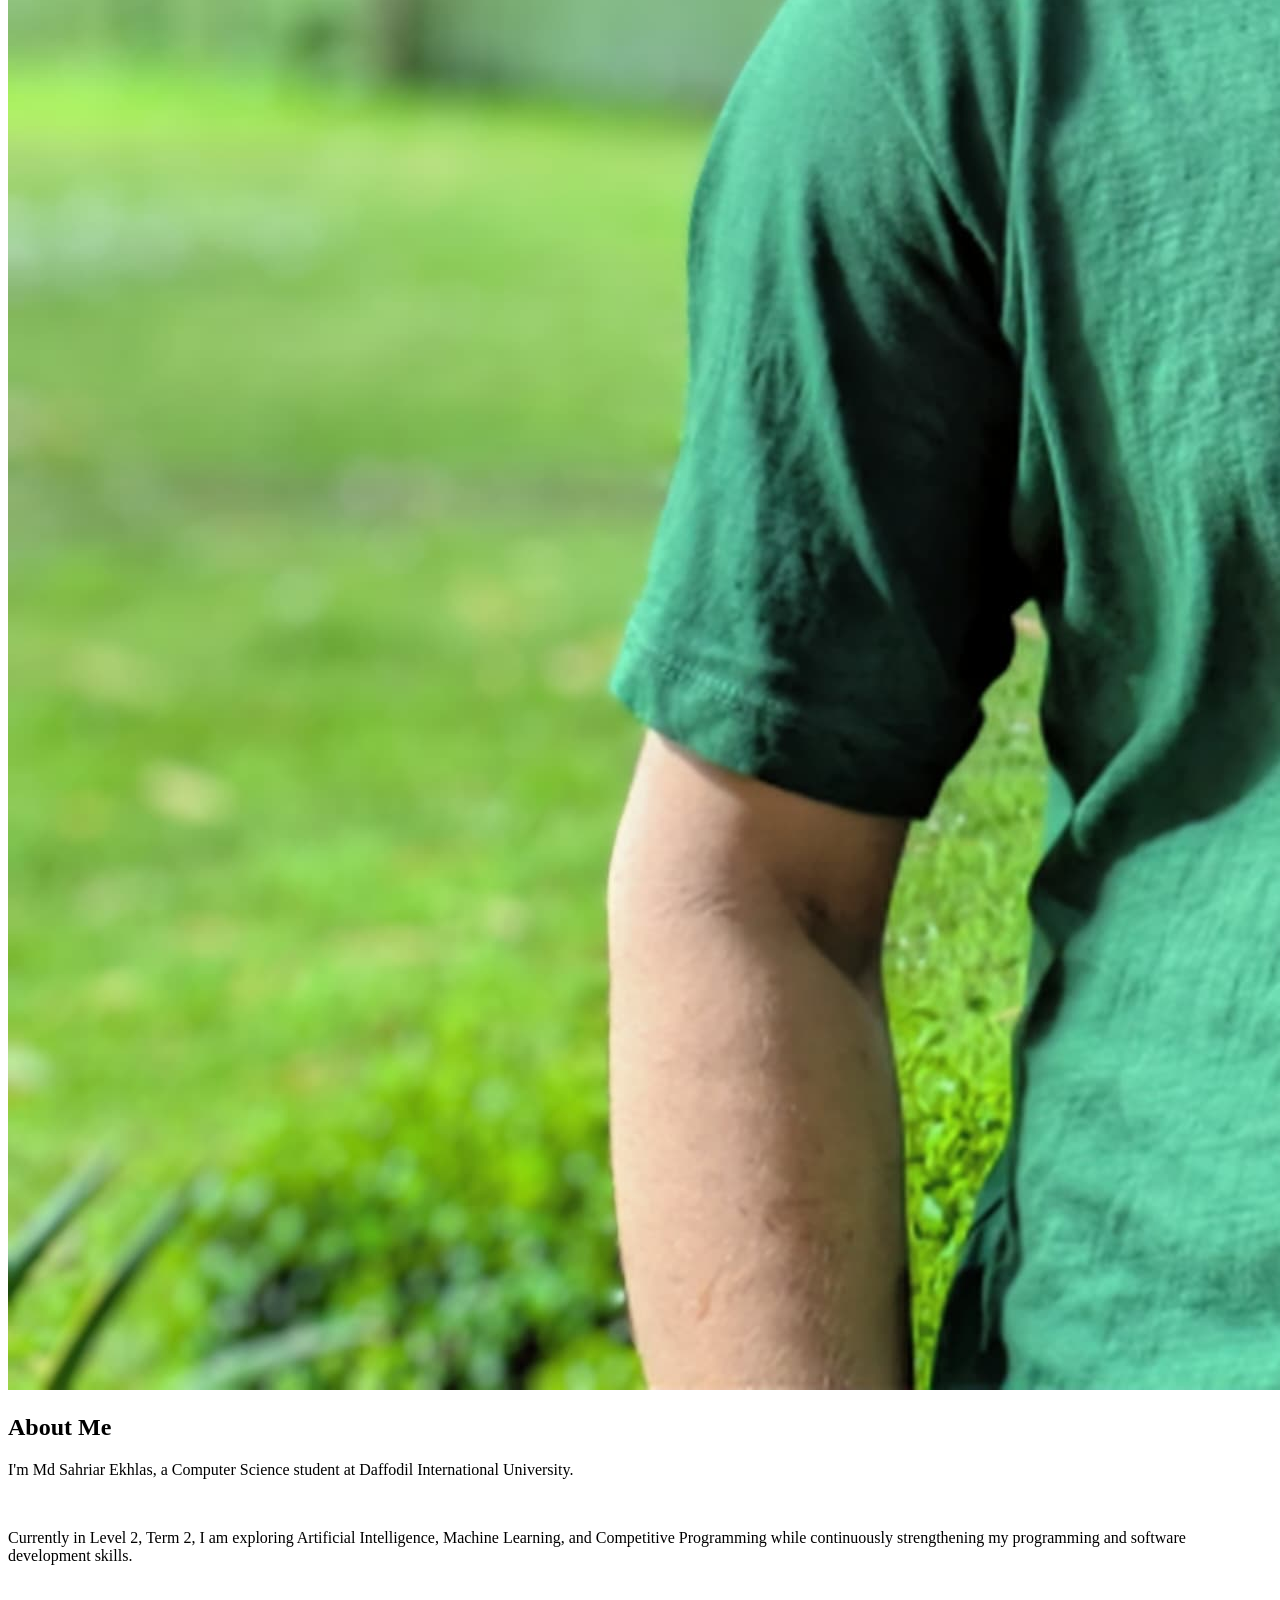
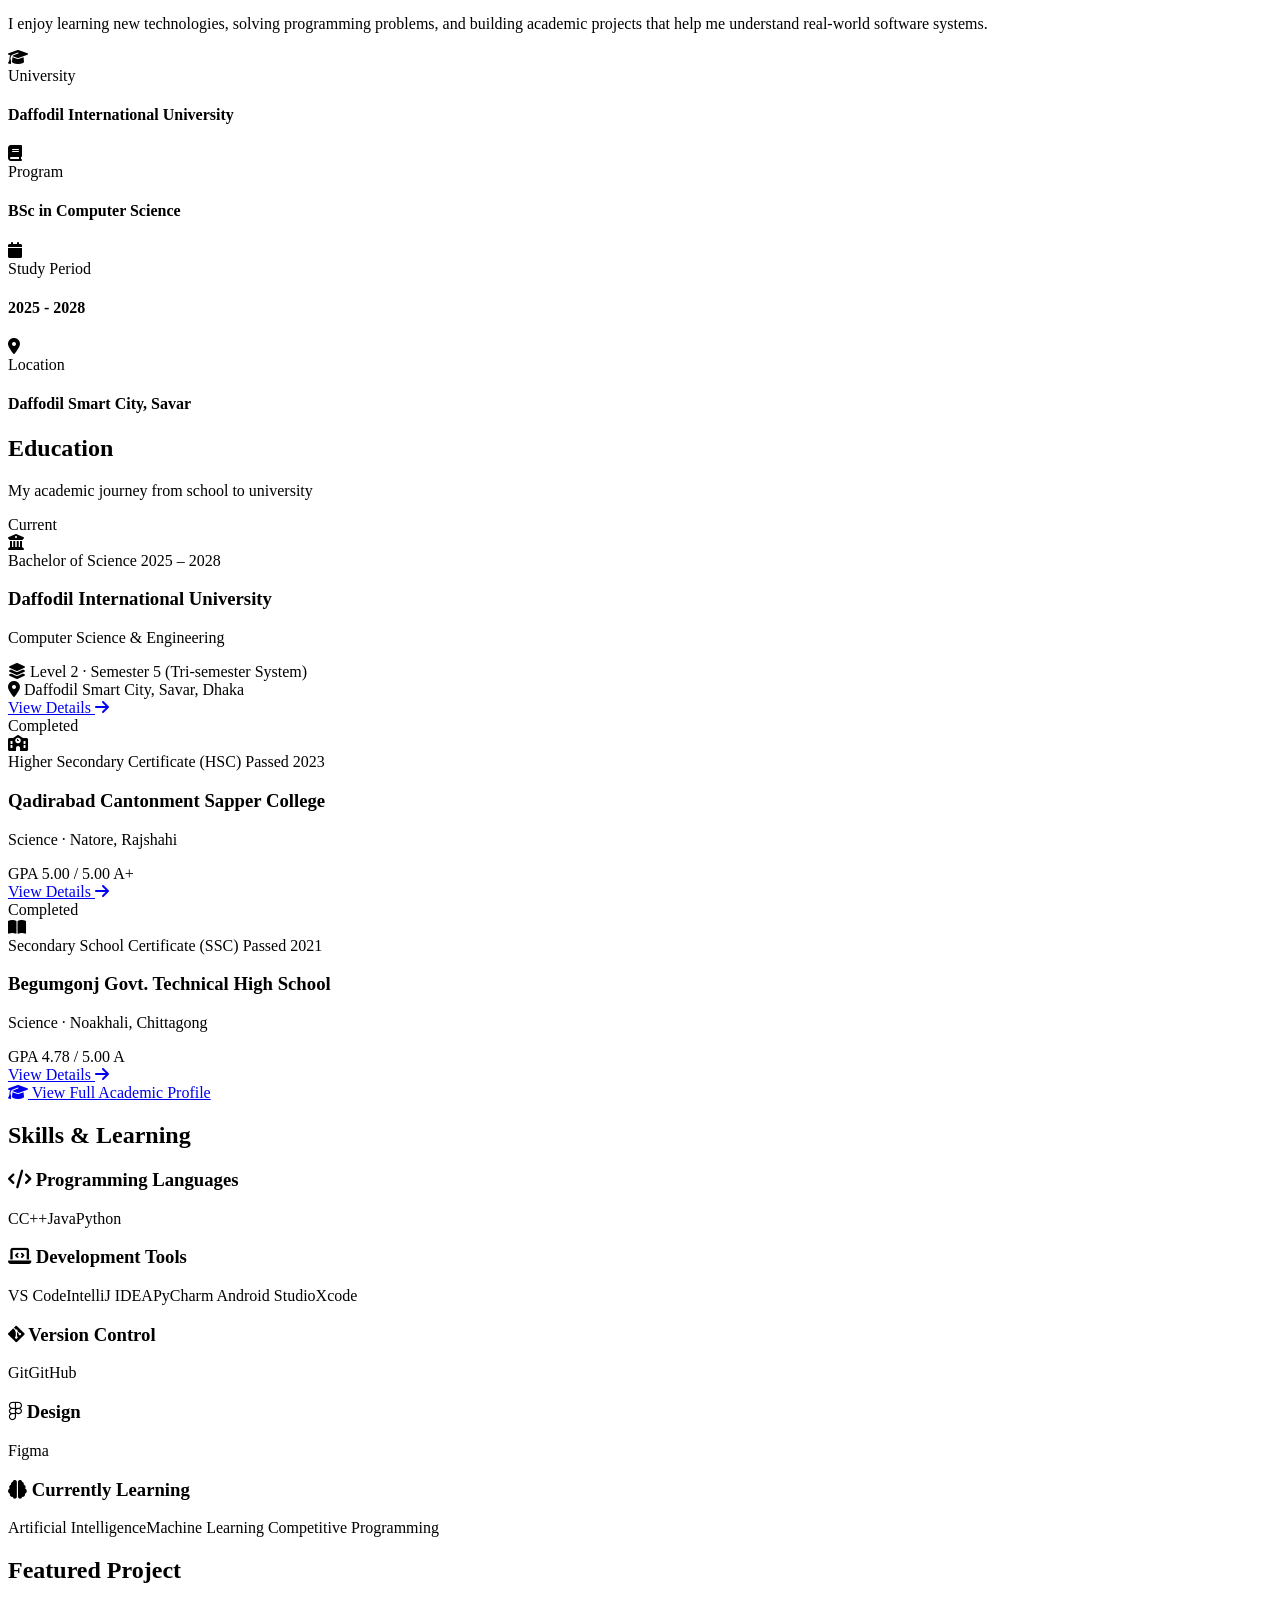
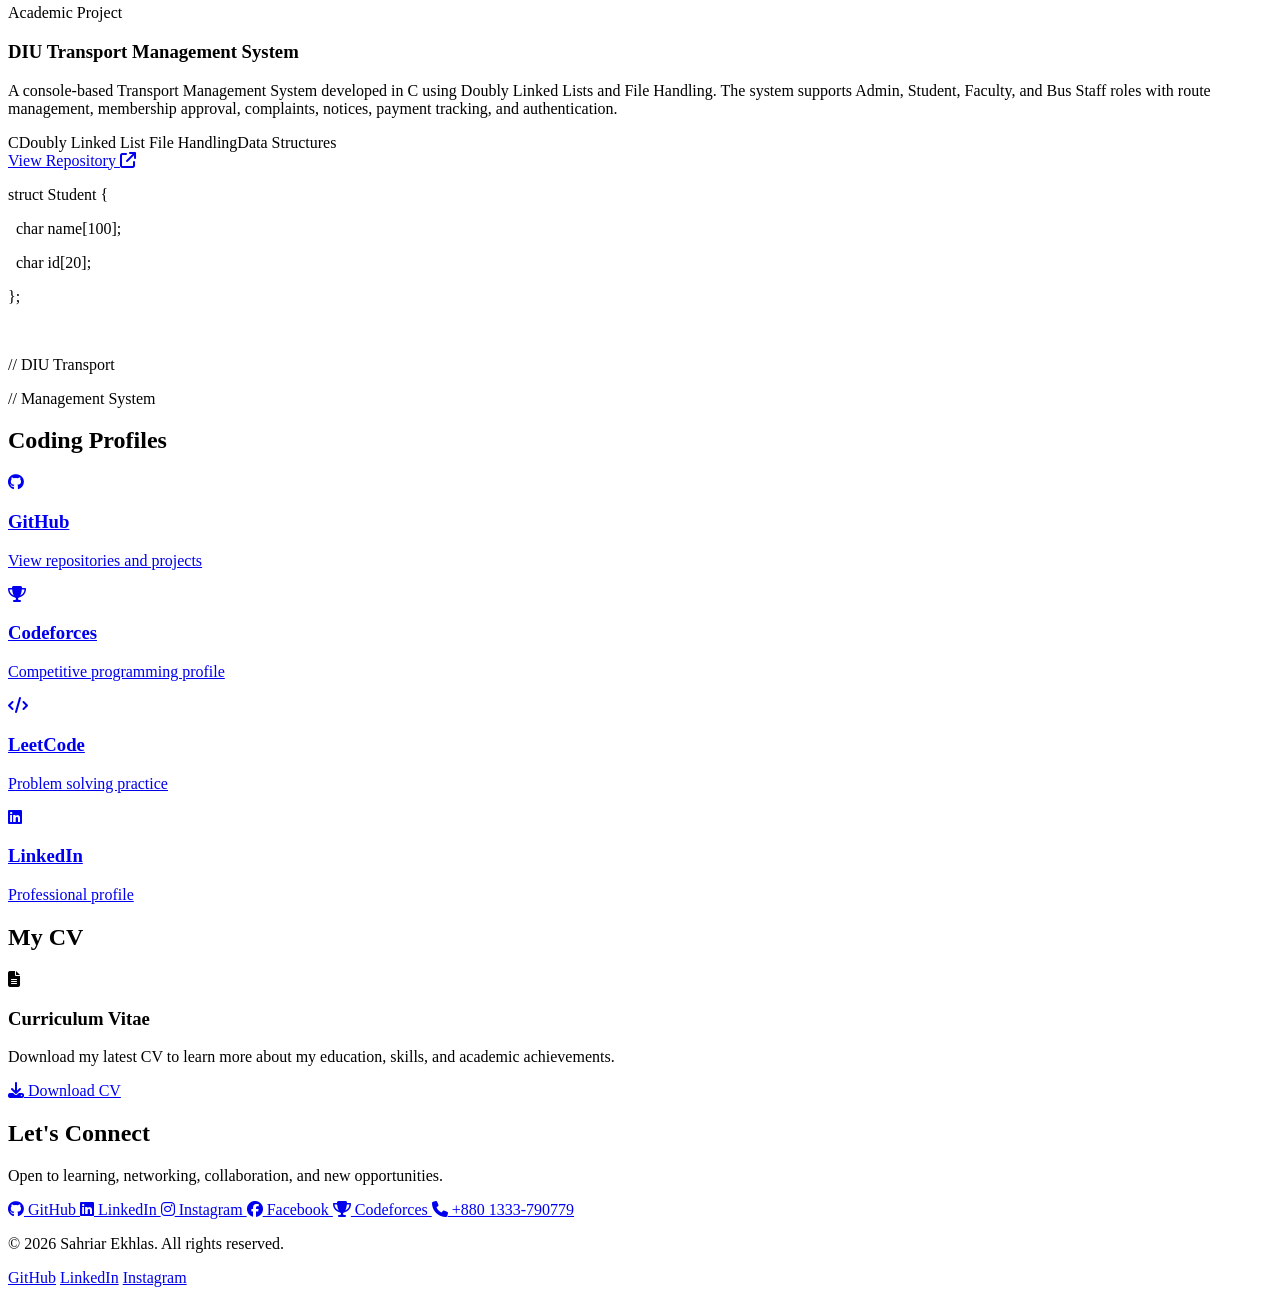
==== commit 638eb8ee: "Update stylesheet and script paths in index.html" ====
--- a/index.html
+++ b/index.html
@@ -5,7 +5,7 @@
     <meta name="viewport" content="width=device-width, initial-scale=1.0, maximum-scale=1.0">
     <title>Sahriar Ekhlas | Portfolio</title>
     <meta name="description" content="Personal portfolio of Sahriar Ekhlas, Computer Science student at Daffodil International University.">
-    <link rel="stylesheet" href="style.css">
+    <link rel="stylesheet" href="css/style.css">
     <link href="https://fonts.googleapis.com/css2?family=Inter:wght@300;400;500;600;700;800;900&display=swap" rel="stylesheet">
     <link rel="stylesheet" href="https://cdnjs.cloudflare.com/ajax/libs/font-awesome/6.5.1/css/all.min.css">
 </head>
@@ -22,6 +22,7 @@
             <a href="#home" class="logo">Shadhin<span>.</span></a>
             <ul class="nav-links">
                 <li><a href="#about">About</a></li>
+                <li><a href="#education">Education</a></li>
                 <li><a href="#skills">Skills</a></li>
                 <li><a href="#project">Project</a></li>
                 <li><a href="#profiles">Profiles</a></li>
@@ -43,6 +44,7 @@
     <!-- Mobile Nav -->
     <div class="mobile-nav" id="mobile-nav">
         <a href="#about" class="mobile-nav-link">About</a>
+        <a href="#education" class="mobile-nav-link">Education</a>
         <a href="#skills" class="mobile-nav-link">Skills</a>
         <a href="#project" class="mobile-nav-link">Project</a>
         <a href="#profiles" class="mobile-nav-link">Profiles</a>
@@ -54,7 +56,6 @@
     <section class="section" id="home">
         <div class="container">
             <div class="hero-grid">
-
                 <div class="hero-text reveal">
                     <div class="badge">Computer Science Student</div>
                     <h1>Hi, I'm <span class="gradient-text">Sahriar Ekhlas</span></h1>
@@ -74,13 +75,11 @@
                         </a>
                     </div>
                 </div>
-
                 <div class="hero-image-wrapper reveal">
                     <div class="image-border">
                         <img src="MyProfile.jpg.jpeg" alt="Sahriar Ekhlas" class="profile-img">
                     </div>
                 </div>
-
             </div>
         </div>
     </section>
@@ -116,6 +115,106 @@
                     </div>
                 </div>
             </div>
+        </div>
+    </section>
+
+    <!-- Education -->
+    <section class="section" id="education">
+        <div class="container">
+            <div class="section-header reveal">
+                <h2 class="section-title">Education</h2>
+                <p class="section-subtitle">My academic journey from school to university</p>
+            </div>
+
+            <div class="edu-timeline">
+
+                <!-- University -->
+                <div class="edu-card edu-card--current reveal">
+                    <div class="edu-card__badge edu-card__badge--active">Current</div>
+                    <div class="edu-card__icon">
+                        <i class="fa-solid fa-university"></i>
+                    </div>
+                    <div class="edu-card__body">
+                        <div class="edu-card__meta">
+                            <span class="edu-type">Bachelor of Science</span>
+                            <span class="edu-year">2025 – 2028</span>
+                        </div>
+                        <h3 class="edu-card__title">Daffodil International University</h3>
+                        <p class="edu-card__subject">Computer Science &amp; Engineering</p>
+                        <div class="edu-card__details">
+                            <div class="edu-detail">
+                                <i class="fa-solid fa-layer-group"></i>
+                                <span>Level 2 · Semester 5 (Tri-semester System)</span>
+                            </div>
+                            <div class="edu-detail">
+                                <i class="fa-solid fa-location-dot"></i>
+                                <span>Daffodil Smart City, Savar, Dhaka</span>
+                            </div>
+                        </div>
+                    </div>
+                    <a href="education.html" class="edu-card__link">
+                        View Details <i class="fa-solid fa-arrow-right"></i>
+                    </a>
+                </div>
+
+                <!-- HSC -->
+                <div class="edu-card reveal">
+                    <div class="edu-card__badge">Completed</div>
+                    <div class="edu-card__icon">
+                        <i class="fa-solid fa-school"></i>
+                    </div>
+                    <div class="edu-card__body">
+                        <div class="edu-card__meta">
+                            <span class="edu-type">Higher Secondary Certificate (HSC)</span>
+                            <span class="edu-year">Passed 2023</span>
+                        </div>
+                        <h3 class="edu-card__title">Qadirabad Cantonment Sapper College</h3>
+                        <p class="edu-card__subject">Science · Natore, Rajshahi</p>
+                        <div class="edu-card__gpa">
+                            <span class="gpa-label">GPA</span>
+                            <span class="gpa-value">5.00</span>
+                            <span class="gpa-scale">/ 5.00</span>
+                            <span class="gpa-grade">A+</span>
+                        </div>
+                    </div>
+                    <a href="education.html" class="edu-card__link">
+                        View Details <i class="fa-solid fa-arrow-right"></i>
+                    </a>
+                </div>
+
+                <!-- SSC -->
+                <div class="edu-card reveal">
+                    <div class="edu-card__badge">Completed</div>
+                    <div class="edu-card__icon">
+                        <i class="fa-solid fa-book-open"></i>
+                    </div>
+                    <div class="edu-card__body">
+                        <div class="edu-card__meta">
+                            <span class="edu-type">Secondary School Certificate (SSC)</span>
+                            <span class="edu-year">Passed 2021</span>
+                        </div>
+                        <h3 class="edu-card__title">Begumgonj Govt. Technical High School</h3>
+                        <p class="edu-card__subject">Science · Noakhali, Chittagong</p>
+                        <div class="edu-card__gpa">
+                            <span class="gpa-label">GPA</span>
+                            <span class="gpa-value">4.78</span>
+                            <span class="gpa-scale">/ 5.00</span>
+                            <span class="gpa-grade">A</span>
+                        </div>
+                    </div>
+                    <a href="education.html" class="edu-card__link">
+                        View Details <i class="fa-solid fa-arrow-right"></i>
+                    </a>
+                </div>
+
+            </div>
+
+            <div class="edu-cta reveal">
+                <a href="education.html" class="btn btn-secondary">
+                    <i class="fa-solid fa-graduation-cap"></i> View Full Academic Profile
+                </a>
+            </div>
+
         </div>
     </section>
 
@@ -242,7 +341,6 @@
                         <p>Download my latest CV to learn more about my education, skills, and academic achievements.</p>
                     </div>
                 </div>
-                <!-- Replace href with your actual CV file path, e.g., href="cv/Sahriar_Ekhlas_CV.pdf" -->
                 <a href="Sahriar_Ekhlas_CV.pdf" download class="btn-cv">
                     <i class="fa-solid fa-download"></i> Download CV
                 </a>
@@ -294,6 +392,6 @@
         </div>
     </footer>
 
-    <script src="script.js"></script>
+    <script src="js/script.js"></script>
 </body>
 </html>
